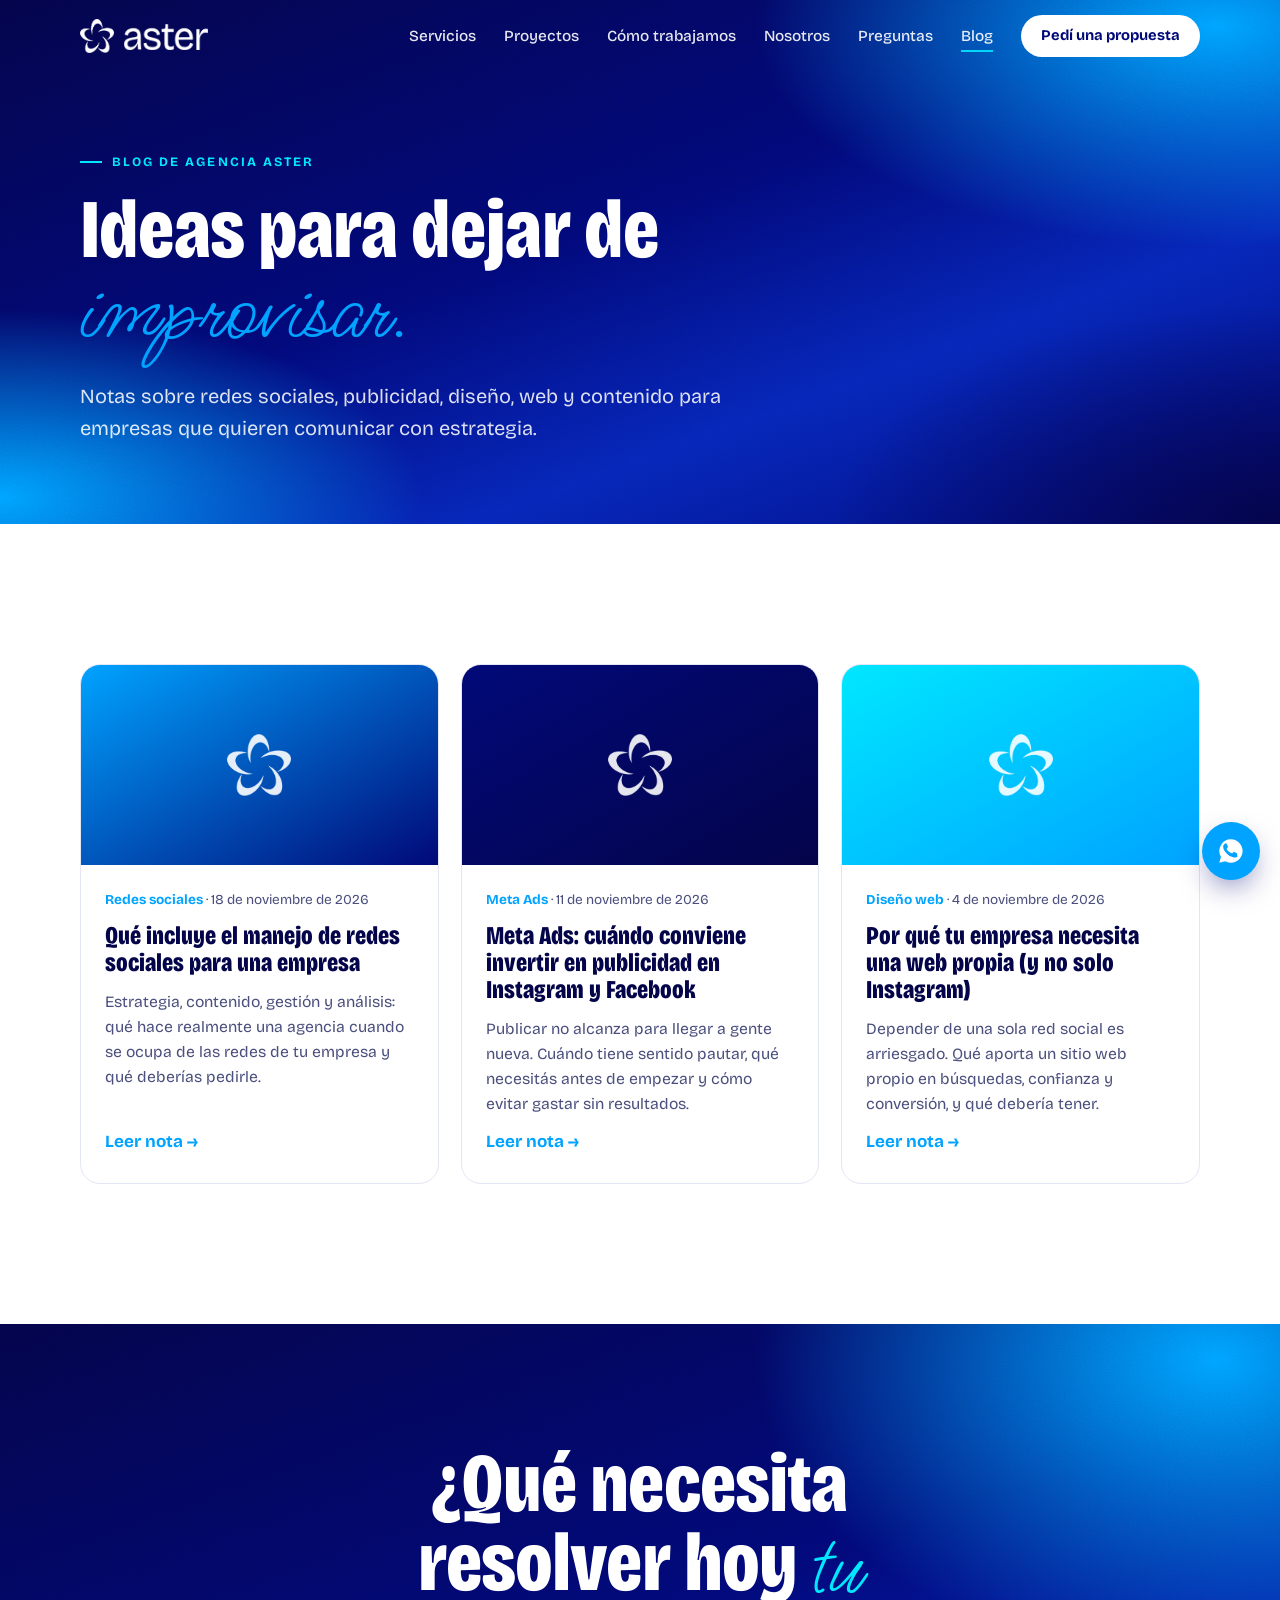
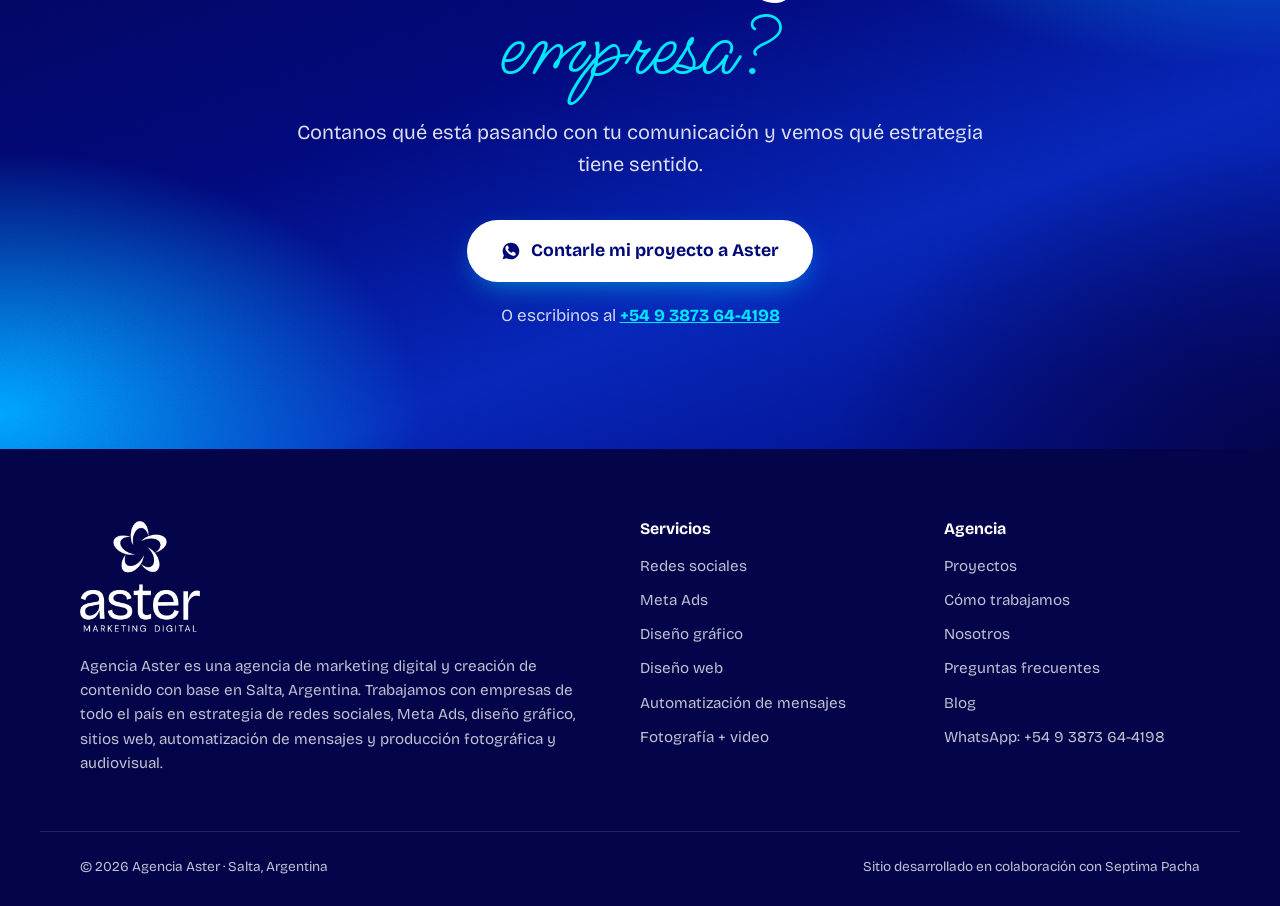
==== blog/index.html @ 7bbaad24 "Agregar blog con tres notas y WhatsApp de Aster Co-Authored-By: Claude Opus 5.5 <noreply@anthropic.c" ====
<!doctype html>
<html lang="es-AR">
<head>
  <meta charset="utf-8">
  <meta name="viewport" content="width=device-width, initial-scale=1">
  <title>Blog | Agencia Aster — Marketing digital y contenido</title>
  <meta name="description" content="Notas de Agencia Aster sobre redes sociales, Meta Ads, diseño, sitios web y producción de contenido para empresas.">
  <meta name="theme-color" content="#04044A">
  <link rel="icon" type="image/png" href="../assets/isotipo.png">
  <meta property="og:type" content="article">
  <meta property="og:title" content="Blog | Agencia Aster — Marketing digital y contenido">
  <meta property="og:description" content="Notas de Agencia Aster sobre redes sociales, Meta Ads, diseño, sitios web y producción de contenido para empresas.">
  <meta property="og:locale" content="es_AR">
  <link rel="preconnect" href="https://fonts.googleapis.com">
  <link rel="preconnect" href="https://fonts.gstatic.com" crossorigin>
  <link href="https://fonts.googleapis.com/css2?family=Bricolage+Grotesque:opsz,wdth,wght@12..96,75..100,300..800&family=Ms+Madi&display=swap" rel="stylesheet">
  <link rel="stylesheet" href="../styles.css">
</head>
<body>
  <a class="skip" href="#contenido">Saltar al contenido</a>

  <header class="header" id="top">
    <div class="container header__inner">
      <a href="../index.html" class="brand" aria-label="Agencia Aster, inicio">
        <img src="../assets/isotipo.png" alt="" class="brand__mark brand__mark--dark" width="36" height="35">
        <img src="../assets/isotipo-white.png" alt="" class="brand__mark brand__mark--light" width="36" height="35">
        <img src="../assets/wordmark.png" alt="Aster" class="brand__word brand__word--dark" width="92" height="27">
        <img src="../assets/wordmark-white.png" alt="Aster" class="brand__word brand__word--light" width="92" height="27">
      </a>
      <nav class="nav" id="nav" aria-label="Principal">
        <a href="../index.html#servicios">Servicios</a>
        <a href="../index.html#proyectos">Proyectos</a>
        <a href="../index.html#como-trabajamos">Cómo trabajamos</a>
        <a href="../index.html#nosotros">Nosotros</a>
        <a href="../index.html#preguntas">Preguntas</a>
        <a href="../blog/index.html" aria-current="page">Blog</a>
        <a href="#" class="btn btn--primary btn--sm nav__cta js-whatsapp">Pedí una propuesta</a>
      </nav>
      <button class="menu-toggle" aria-expanded="false" aria-controls="nav" aria-label="Abrir menú"><span></span><span></span></button>
    </div>
  </header>

  <main id="contenido">
    <section class="page-hero" aria-labelledby="page-title">
      <div class="hero__bg" aria-hidden="true"></div>
      <div class="container">
        <p class="eyebrow eyebrow--light">Blog de Agencia Aster</p>
        <h1 id="page-title" class="display display--md">Ideas para dejar de <span class="script">improvisar.</span></h1>
        <p class="hero__lead">Notas sobre redes sociales, publicidad, diseño, web y contenido para empresas que quieren comunicar con estrategia.</p>
      </div>
    </section>

    <section class="section">
      <div class="container">
        <!-- Para sumar una nota: duplicar una carpeta dentro de /blog y agregar su tarjeta acá -->
        <div class="posts">
          <article class="post-card reveal">
            <a href="que-incluye-el-manejo-de-redes-sociales/index.html" class="post-card__link">
              <div class="post-card__media ph ph--b" aria-hidden="true"><img src="../assets/isotipo-white.png" alt=""></div>
              <div class="post-card__body">
                <p class="post-card__meta"><span>Redes sociales</span> · <time datetime="2026-11-18">18 de noviembre de 2026</time></p>
                <h3>Qué incluye el manejo de redes sociales para una empresa</h3>
                <p>Estrategia, contenido, gestión y análisis: qué hace realmente una agencia cuando se ocupa de las redes de tu empresa y qué deberías pedirle.</p>
                <span class="post-card__more">Leer nota <span aria-hidden="true">→</span></span>
              </div>
            </a>
          </article>
          <article class="post-card reveal">
            <a href="meta-ads-cuando-conviene-invertir-en-publicidad/index.html" class="post-card__link">
              <div class="post-card__media ph ph--a" aria-hidden="true"><img src="../assets/isotipo-white.png" alt=""></div>
              <div class="post-card__body">
                <p class="post-card__meta"><span>Meta Ads</span> · <time datetime="2026-11-11">11 de noviembre de 2026</time></p>
                <h3>Meta Ads: cuándo conviene invertir en publicidad en Instagram y Facebook</h3>
                <p>Publicar no alcanza para llegar a gente nueva. Cuándo tiene sentido pautar, qué necesitás antes de empezar y cómo evitar gastar sin resultados.</p>
                <span class="post-card__more">Leer nota <span aria-hidden="true">→</span></span>
              </div>
            </a>
          </article>
          <article class="post-card reveal">
            <a href="por-que-tu-empresa-necesita-una-web-propia/index.html" class="post-card__link">
              <div class="post-card__media ph ph--c" aria-hidden="true"><img src="../assets/isotipo-white.png" alt=""></div>
              <div class="post-card__body">
                <p class="post-card__meta"><span>Diseño web</span> · <time datetime="2026-11-04">4 de noviembre de 2026</time></p>
                <h3>Por qué tu empresa necesita una web propia (y no solo Instagram)</h3>
                <p>Depender de una sola red social es arriesgado. Qué aporta un sitio web propio en búsquedas, confianza y conversión, y qué debería tener.</p>
                <span class="post-card__more">Leer nota <span aria-hidden="true">→</span></span>
              </div>
            </a>
          </article>
        </div>
      </div>
    </section>

    <section class="cta cta--compact" aria-labelledby="cta-title">
      <div class="hero__bg" aria-hidden="true"></div>
      <div class="container cta__inner">
        <h2 id="cta-title" class="display display--md">¿Qué necesita resolver hoy <span class="script">tu empresa?</span></h2>
        <p class="hero__lead">Contanos qué está pasando con tu comunicación y vemos qué estrategia tiene sentido.</p>
        <a href="#" class="btn btn--light btn--lg js-whatsapp"><svg width="20" height="20" viewBox="0 0 24 24" aria-hidden="true"><path fill="currentColor" d="M12 2a10 10 0 0 0-8.6 15.1L2 22l5-1.3A10 10 0 1 0 12 2Zm5.8 14.2c-.2.7-1.4 1.3-2 1.4-.5 0-1.2.1-3.8-.9-3.2-1.3-5.2-4.6-5.4-4.8-.2-.2-1.3-1.7-1.3-3.3s.8-2.3 1.1-2.7c.3-.3.6-.4.8-.4h.6c.2 0 .4 0 .6.5l.9 2.1c.1.2.1.4 0 .6l-.4.6-.4.5c-.1.1-.3.3-.1.6.2.3.8 1.3 1.7 2.1 1.2 1 2.2 1.4 2.5 1.5.3.2.5.1.6-.1l.9-1c.2-.3.4-.2.6-.1l2 1c.3.1.5.2.5.3.1.2.1.7-.1 1.3Z"/></svg> Contarle mi proyecto a Aster</a>
        <p class="cta__phone">O escribinos al <a href="#" class="js-whatsapp">+54 9 3873 64-4198</a></p>
      </div>
    </section>
  </main>

  <footer class="footer">
    <div class="container footer__inner">
      <div class="footer__about">
        <img src="../assets/logo-aster-white.png" alt="Aster Marketing Digital" width="140" height="130">
        <p>Agencia Aster es una agencia de marketing digital y creación de contenido con base en Salta, Argentina. Trabajamos con empresas de todo el país en estrategia de redes sociales, Meta Ads, diseño gráfico, sitios web, automatización de mensajes y producción fotográfica y audiovisual.</p>
      </div>
      <nav class="footer__nav" aria-label="Servicios">
        <h3>Servicios</h3>
        <a href="../index.html#redes-sociales">Redes sociales</a>
        <a href="../index.html#meta-ads">Meta Ads</a>
        <a href="../index.html#diseno-grafico">Diseño gráfico</a>
        <a href="../index.html#diseno-web">Diseño web</a>
        <a href="../index.html#automatizaciones">Automatización de mensajes</a>
        <a href="../index.html#fotografia-video">Fotografía + video</a>
      </nav>
      <nav class="footer__nav" aria-label="Agencia">
        <h3>Agencia</h3>
        <a href="../index.html#proyectos">Proyectos</a>
        <a href="../index.html#como-trabajamos">Cómo trabajamos</a>
        <a href="../index.html#nosotros">Nosotros</a>
        <a href="../index.html#preguntas">Preguntas frecuentes</a>
        <a href="../blog/index.html">Blog</a>
        <a href="#" class="js-whatsapp">WhatsApp: +54 9 3873 64-4198</a>
      </nav>
    </div>
    <div class="container footer__bottom">
      <p>© <span id="year">2026</span> Agencia Aster · Salta, Argentina</p>
      <p>Sitio desarrollado en colaboración con Septima Pacha</p>
    </div>
  </footer>

  <a href="#" class="wa-float js-whatsapp" aria-label="Escribinos por WhatsApp"><svg width="28" height="28" viewBox="0 0 24 24" aria-hidden="true"><path fill="currentColor" d="M12 2a10 10 0 0 0-8.6 15.1L2 22l5-1.3A10 10 0 1 0 12 2Zm5.8 14.2c-.2.7-1.4 1.3-2 1.4-.5 0-1.2.1-3.8-.9-3.2-1.3-5.2-4.6-5.4-4.8-.2-.2-1.3-1.7-1.3-3.3s.8-2.3 1.1-2.7c.3-.3.6-.4.8-.4h.6c.2 0 .4 0 .6.5l.9 2.1c.1.2.1.4 0 .6l-.4.6-.4.5c-.1.1-.3.3-.1.6.2.3.8 1.3 1.7 2.1 1.2 1 2.2 1.4 2.5 1.5.3.2.5.1.6-.1l.9-1c.2-.3.4-.2.6-.1l2 1c.3.1.5.2.5.3.1.2.1.7-.1 1.3Z"/></svg></a>
  <script src="../main.js" defer></script>
</body>
</html>
---- styles.css ----
/* ==========================================================
   Agencia Aster — estilos
   Paleta: blanco · cian · celeste · azul · azul noche
   Tipografías: Bricolage Grotesque (condensed 36 / regular) + Ms Madi
   ========================================================== */

:root {
  --white: #FFFFFF;
  --cyan: #00E7FF;
  --sky: #00A3FF;
  --blue: #010978;
  --night: #04044A;

  --ink: var(--night);
  --muted: #4A4F7D;
  --line: #E3E6F5;
  --surface: #F5F7FF;

  --font: "Bricolage Grotesque", system-ui, sans-serif;
  --script: "Ms Madi", cursive;

  --radius: 20px;
  --container: 1200px;
  --gutter: clamp(16px, 4vw, 40px);
  --header-h: 72px;
}

*, *::before, *::after { box-sizing: border-box; }
html { scroll-behavior: smooth; scroll-padding-top: var(--header-h); -webkit-text-size-adjust: 100%; }
body {
  margin: 0;
  font-family: var(--font);
  font-variation-settings: "wdth" 100, "opsz" 14;
  font-size: 17px;
  line-height: 1.6;
  color: var(--ink);
  background: var(--white);
  -webkit-font-smoothing: antialiased;
  overflow-x: hidden;
}
img { max-width: 100%; height: auto; display: block; }
a { color: inherit; }
h1, h2, h3 { margin: 0; line-height: 1.05; }
p { margin: 0; }
ul, ol { margin: 0; padding: 0; list-style: none; }

.container { width: 100%; max-width: var(--container); margin: 0 auto; padding: 0 var(--gutter); }

.skip { position: absolute; left: -999px; top: 8px; z-index: 100; background: var(--white); padding: 8px 14px; border-radius: 8px; }
.skip:focus { left: 8px; }
:focus-visible { outline: 3px solid var(--sky); outline-offset: 3px; border-radius: 6px; }

/* ---------- Tipografía ---------- */
.display, .h2 {
  font-weight: 800;
  font-variation-settings: "wdth" 75, "opsz" 36;
  letter-spacing: -0.01em;
}
.display { font-size: clamp(2.8rem, 8.2vw, 6.4rem); line-height: 0.95; }
.display--md { font-size: clamp(2.6rem, 7vw, 5.2rem); }
.h2 { font-size: clamp(2.3rem, 5.4vw, 4rem); line-height: 1; }
h3 { font-weight: 700; font-size: 1.3rem; font-variation-settings: "wdth" 100, "opsz" 24; }

.script {
  font-family: var(--script);
  font-weight: 400;
  font-variation-settings: normal;
  letter-spacing: 0;
  font-size: 1.12em;
  line-height: 0.8;
  color: var(--sky);
}
.hero .script, .cta .script, .ecosystem .script { color: var(--cyan); }

.eyebrow {
  display: inline-flex; align-items: center; gap: 10px;
  font-size: 0.8rem; font-weight: 700; letter-spacing: 0.16em; text-transform: uppercase;
  color: var(--sky);
  margin-bottom: 18px;
}
.eyebrow::before { content: ""; width: 22px; height: 2px; background: currentColor; }
.eyebrow--light { color: var(--cyan); }

/* ---------- Botones ---------- */
.btn {
  display: inline-flex; align-items: center; justify-content: center; gap: 10px;
  padding: 15px 26px; border-radius: 999px;
  font: inherit; font-weight: 700; font-size: 1rem; line-height: 1.2;
  text-decoration: none; border: 2px solid transparent; cursor: pointer;
  transition: transform .2s ease, background-color .2s ease, color .2s ease, box-shadow .2s ease;
}
.btn:hover { transform: translateY(-2px); }
.btn--primary { background: var(--blue); color: var(--white); }
.btn--primary:hover { background: var(--sky); }
.btn--light { background: var(--white); color: var(--blue); box-shadow: 0 10px 30px -10px rgba(0, 231, 255, .6); }
.btn--light:hover { background: var(--cyan); color: var(--night); }
.btn--ghost { color: var(--white); border-color: rgba(255,255,255,.5); }
.btn--ghost:hover { border-color: var(--white); background: rgba(255,255,255,.08); }
.btn--sm { padding: 10px 18px; font-size: .92rem; }
.btn--lg { padding: 18px 32px; font-size: 1.1rem; }

/* ---------- Header ---------- */
.header {
  position: fixed; inset: 0 0 auto 0; z-index: 50; height: var(--header-h);
  display: flex; align-items: center;
  transition: background-color .3s ease, box-shadow .3s ease;
  color: var(--white);
}
.header.is-scrolled { background: rgba(255,255,255,.94); backdrop-filter: blur(12px); box-shadow: 0 1px 0 var(--line); color: var(--ink); }
.header__inner { display: flex; align-items: center; justify-content: space-between; gap: 24px; }

.brand { display: flex; align-items: center; gap: 10px; text-decoration: none; }
.brand__mark { width: 34px; height: auto; }
.brand__word { width: 84px; height: auto; margin-top: 2px; }
.brand__mark--dark, .brand__word--dark { display: none; }
.header.is-scrolled .brand__mark--dark, .header.is-scrolled .brand__word--dark { display: block; }
.header.is-scrolled .brand__mark--light, .header.is-scrolled .brand__word--light { display: none; }

.nav { display: flex; align-items: center; gap: 28px; }
.nav a:not(.btn) { text-decoration: none; font-weight: 500; font-size: .96rem; opacity: .9; position: relative; }
.nav a:not(.btn)::after { content: ""; position: absolute; left: 0; right: 100%; bottom: -4px; height: 2px; background: var(--cyan); transition: right .25s ease; }
.nav a:not(.btn):hover::after { right: 0; }
.header:not(.is-scrolled) .nav__cta { background: var(--white); color: var(--blue); }
.header:not(.is-scrolled) .nav__cta:hover { background: var(--cyan); color: var(--night); }

.menu-toggle { display: none; width: 44px; height: 44px; border: 0; background: transparent; cursor: pointer; position: relative; color: inherit; }
.menu-toggle span { position: absolute; left: 10px; right: 10px; height: 2px; background: currentColor; transition: transform .25s ease, top .25s ease; }
.menu-toggle span:first-child { top: 17px; }
.menu-toggle span:last-child { top: 25px; }
.menu-toggle[aria-expanded="true"] span:first-child { top: 21px; transform: rotate(45deg); }
.menu-toggle[aria-expanded="true"] span:last-child { top: 21px; transform: rotate(-45deg); }

/* ---------- Fondo degradado de marca ---------- */
.hero__bg {
  position: absolute; inset: 0; z-index: -1; overflow: hidden;
  background:
    radial-gradient(60% 70% at 95% 5%, var(--sky) 0%, rgba(0,163,255,0) 60%),
    radial-gradient(55% 60% at 0% 95%, var(--sky) 0%, rgba(0,163,255,0) 60%),
    radial-gradient(50% 60% at 100% 100%, var(--night) 0%, rgba(4,4,74,0) 70%),
    linear-gradient(160deg, var(--night) 0%, var(--blue) 45%, #0626B8 70%, var(--blue) 100%);
}
.hero__bg::after { /* grano sutil como en la pieza de marca */
  content: ""; position: absolute; inset: 0; opacity: .18; mix-blend-mode: overlay;
  background-image: url("data:image/svg+xml,%3Csvg xmlns='http://www.w3.org/2000/svg' width='160' height='160'%3E%3Cfilter id='n'%3E%3CfeTurbulence type='fractalNoise' baseFrequency='.9' numOctaves='2' stitchTiles='stitch'/%3E%3C/filter%3E%3Crect width='100%25' height='100%25' filter='url(%23n)'/%3E%3C/svg%3E");
}

/* ---------- Hero ---------- */
.hero {
  position: relative; isolation: isolate; color: var(--white);
  min-height: 100svh; display: flex; align-items: center;
  padding: calc(var(--header-h) + 48px) 0 72px;
}
.hero__inner { max-width: 1100px; margin: 0 auto 0 0; margin-inline: auto; }
.hero h1 { max-width: 15ch; }
.hero__lead { max-width: 56ch; margin-top: 28px; font-size: clamp(1.05rem, 1.6vw, 1.25rem); color: rgba(255,255,255,.86); }
.hero__actions { display: flex; flex-wrap: wrap; gap: 14px; margin-top: 36px; }
.hero__geo { display: inline-flex; align-items: center; gap: 8px; margin-top: 40px; font-size: .95rem; color: var(--cyan); }

/* ---------- Confianza ---------- */
.trust { padding: 36px 0; border-bottom: 1px solid var(--line); }
.trust__label { text-align: center; font-size: .8rem; font-weight: 700; letter-spacing: .16em; text-transform: uppercase; color: var(--muted); margin-bottom: 22px; }
.marquee { display: flex; overflow: hidden; mask-image: linear-gradient(90deg, transparent, #000 10%, #000 90%, transparent); -webkit-mask-image: linear-gradient(90deg, transparent, #000 10%, #000 90%, transparent); }
.marquee__track { display: flex; flex-shrink: 0; gap: 64px; padding-right: 64px; animation: marquee 36s linear infinite; }
.marquee__track li {
  white-space: nowrap; font-weight: 800; font-size: 1.6rem; color: #B9BFDD;
  font-variation-settings: "wdth" 75, "opsz" 36; text-transform: uppercase;
}
@keyframes marquee { to { transform: translateX(-100%); } }

/* ---------- Secciones ---------- */
.section { padding: clamp(80px, 11vw, 140px) 0; }
.section__head { max-width: 760px; margin-bottom: clamp(40px, 6vw, 64px); }
.section__lead { margin-top: 18px; font-size: 1.1rem; color: var(--muted); max-width: 56ch; }

/* Dolores */
.pains__grid { display: grid; grid-template-columns: repeat(3, 1fr); gap: 18px; }
.pain {
  padding: 30px 28px; border-radius: var(--radius); background: var(--surface);
  border: 1px solid var(--line); transition: transform .25s ease, border-color .25s ease, background-color .25s ease;
}
.pain:hover { transform: translateY(-4px); border-color: var(--sky); background: var(--white); }
.pain__n { display: block; font-weight: 800; font-variation-settings: "wdth" 75, "opsz" 36; font-size: 1.1rem; color: var(--sky); margin-bottom: 14px; }
.pain p { font-size: 1.28rem; font-weight: 600; line-height: 1.3; }

/* Servicios */
.services { background: var(--surface); }
.services__grid { display: grid; grid-template-columns: repeat(3, 1fr); gap: 20px; }
.service {
  display: flex; flex-direction: column; gap: 14px;
  padding: 32px 28px; border-radius: var(--radius); background: var(--white); border: 1px solid var(--line);
  transition: transform .25s ease, box-shadow .25s ease;
}
.service:hover { transform: translateY(-4px); box-shadow: 0 24px 50px -24px rgba(1, 9, 120, .35); }
.service__icon {
  width: 52px; height: 52px; border-radius: 14px; display: grid; place-items: center;
  background: linear-gradient(135deg, var(--sky), var(--blue)); color: var(--white);
}
.service__icon svg { width: 26px; height: 26px; fill: none; stroke: currentColor; stroke-width: 1.7; stroke-linecap: round; stroke-linejoin: round; }
.service h3 { font-size: 1.45rem; margin-top: 6px; }
.service__pain { color: var(--muted); }
.service__offer { font-weight: 600; color: var(--blue); padding-top: 14px; border-top: 1px solid var(--line); }
.service__link { margin-top: auto; padding-top: 6px; font-weight: 700; text-decoration: none; color: var(--sky); }
.service__link span { display: inline-block; transition: transform .2s ease; }
.service__link:hover span { transform: translateX(4px); }

/* Ecosistema */
.ecosystem { position: relative; background: var(--night); color: var(--white); overflow: hidden; }
.ecosystem::before {
  content: ""; position: absolute; width: 700px; height: 700px; right: -200px; top: -250px; border-radius: 50%;
  background: radial-gradient(circle, rgba(0,163,255,.45), rgba(0,163,255,0) 65%);
}
.ecosystem__inner { position: relative; display: grid; grid-template-columns: 1fr 1fr; gap: clamp(40px, 6vw, 96px); align-items: center; }
.ecosystem__copy p:not(.eyebrow) { margin-top: 24px; color: rgba(255,255,255,.8); font-size: 1.12rem; max-width: 48ch; }
.flow { counter-reset: flow; display: grid; gap: 10px; }
.flow li {
  counter-increment: flow; position: relative;
  display: flex; align-items: center; gap: 18px;
  padding: 16px 22px; border-radius: 14px;
  background: rgba(255,255,255,.06); border: 1px solid rgba(255,255,255,.12);
  font-weight: 700; font-size: 1.15rem;
}
.flow li::before { content: "0" counter(flow); font-size: .85rem; color: var(--cyan); font-weight: 700; }
.flow li:not(:last-child)::after {
  content: ""; position: absolute; left: 34px; bottom: -11px; width: 2px; height: 10px; background: var(--sky);
}
.flow li:nth-child(1) { margin-left: 0; }
.flow li:nth-child(2) { margin-left: 4%; }
.flow li:nth-child(3) { margin-left: 8%; }
.flow li:nth-child(4) { margin-left: 12%; }
.flow li:nth-child(5) { margin-left: 16%; }
.flow li:nth-child(6) { margin-left: 20%; background: linear-gradient(90deg, var(--sky), var(--blue)); border-color: transparent; }
.flow li:nth-child(6)::before { color: var(--white); }

/* Proceso */
.steps { display: grid; grid-template-columns: repeat(5, 1fr); gap: 18px; position: relative; }
.steps::before { content: ""; position: absolute; top: 28px; left: 28px; right: 28px; height: 2px; background: linear-gradient(90deg, var(--cyan), var(--sky), var(--blue)); }
.step { position: relative; }
.step__n {
  display: grid; place-items: center; width: 56px; height: 56px; border-radius: 50%;
  background: var(--white); border: 2px solid var(--sky); color: var(--blue);
  font-weight: 800; font-size: 1.4rem; font-variation-settings: "wdth" 75, "opsz" 36; margin-bottom: 22px; position: relative;
}
.step:last-child .step__n { background: var(--blue); border-color: var(--blue); color: var(--white); }
.step h3 { font-size: 1.35rem; margin-bottom: 8px; }
.step p { color: var(--muted); font-size: .98rem; }

/* Proyectos */
.projects { background: var(--surface); }
.cases { display: grid; gap: 28px; }
.case {
  display: grid; grid-template-columns: 1.05fr 1fr; gap: clamp(24px, 4vw, 56px); align-items: center;
  padding: clamp(18px, 2.5vw, 28px); border-radius: calc(var(--radius) + 8px); background: var(--white); border: 1px solid var(--line);
}
.case:nth-child(even) .case__media { order: 2; }
.case__media { display: grid; grid-template-columns: 1.4fr 1fr; grid-template-rows: 1fr 1fr; gap: 12px; aspect-ratio: 4 / 3.2; }
.ph { border-radius: 14px; }
.ph:first-child { grid-row: span 2; }
.ph--a { background: linear-gradient(150deg, var(--blue), var(--night)); }
.ph--b { background: linear-gradient(150deg, var(--sky), var(--blue)); }
.ph--c { background: linear-gradient(150deg, var(--cyan), var(--sky)); }
.case__body { padding: 8px 8px 8px 0; }
.case__meta { font-size: .88rem; color: var(--muted); margin-bottom: 12px; }
.case__meta span { font-weight: 700; color: var(--sky); }
.case h3 { font-size: clamp(1.5rem, 2.6vw, 2.1rem); font-weight: 800; font-variation-settings: "wdth" 75, "opsz" 36; line-height: 1.05; }
.case__facts { margin: 24px 0; display: grid; gap: 14px; }
.case__facts div { display: grid; grid-template-columns: 130px 1fr; gap: 12px; padding-bottom: 14px; border-bottom: 1px solid var(--line); }
.case__facts dt { font-weight: 700; font-size: .9rem; color: var(--blue); }
.case__facts dd { margin: 0; color: var(--muted); }
.tags { display: flex; flex-wrap: wrap; gap: 8px; }
.tags li { padding: 6px 12px; border-radius: 999px; font-size: .82rem; font-weight: 600; background: rgba(0,163,255,.1); color: var(--blue); }

/* Equipo */
.team__grid { display: grid; grid-template-columns: repeat(4, 1fr); gap: 20px; }
.member__photo {
  aspect-ratio: 4 / 5; border-radius: var(--radius); margin-bottom: 16px; position: relative; overflow: hidden;
  background: linear-gradient(170deg, var(--surface), #DDE3FA);
}
.member__photo::after {
  content: ""; position: absolute; inset: 0; background: url("assets/isotipo.png") center / 30% no-repeat; opacity: .12;
}
.member h3 { font-size: 1.2rem; }
.member p { color: var(--sky); font-weight: 600; font-size: .95rem; }

/* Testimonios */
.testimonials { padding-top: 0; }
.quotes { display: grid; grid-template-columns: repeat(3, 1fr); gap: 20px; }
.quote { margin: 0; padding: 32px 28px; border-radius: var(--radius); border: 1px solid var(--line); display: flex; flex-direction: column; justify-content: space-between; gap: 28px; position: relative; }
.quote::before { content: "“"; position: absolute; top: 6px; right: 22px; font-family: var(--script); font-size: 5rem; line-height: 1; color: var(--cyan); }
.quote blockquote { margin: 0; font-size: 1.15rem; font-weight: 500; line-height: 1.45; }
.quote figcaption { font-size: .92rem; color: var(--muted); }
.quote figcaption strong { color: var(--ink); }

/* FAQ */
.faq { background: var(--surface); }
.faq__inner { display: grid; grid-template-columns: 1fr 1.6fr; gap: clamp(32px, 6vw, 80px); align-items: start; }
.faq .section__head { position: sticky; top: calc(var(--header-h) + 24px); }
.faq__list { display: grid; gap: 12px; }
.faq details { background: var(--white); border: 1px solid var(--line); border-radius: 16px; transition: border-color .2s ease; }
.faq details[open] { border-color: var(--sky); }
.faq summary {
  cursor: pointer; list-style: none; padding: 20px 56px 20px 24px; position: relative;
  font-weight: 700; font-size: 1.08rem;
}
.faq summary::-webkit-details-marker { display: none; }
.faq summary::after {
  content: "+"; position: absolute; right: 20px; top: 50%; transform: translateY(-50%);
  width: 28px; height: 28px; border-radius: 50%; display: grid; place-items: center;
  background: var(--surface); color: var(--blue); font-size: 1.2rem; transition: transform .25s ease, background-color .25s ease;
}
.faq details[open] summary::after { transform: translateY(-50%) rotate(45deg); background: var(--cyan); }
.faq details p { padding: 0 24px 22px; color: var(--muted); }

/* CTA final */
.cta { position: relative; isolation: isolate; color: var(--white); padding: clamp(96px, 13vw, 160px) 0; text-align: center; }
.cta__inner { display: flex; flex-direction: column; align-items: center; }
.cta__mark { width: 64px; margin-bottom: 28px; }
.cta h2 { max-width: 16ch; }
.cta .hero__lead { margin-inline: auto; margin-bottom: 40px; }

/* Footer */
.footer { background: var(--night); color: rgba(255,255,255,.75); padding: 72px 0 28px; font-size: .95rem; }
.footer__inner { display: grid; grid-template-columns: 2fr 1fr 1fr; gap: 48px; }
.footer__about img { width: 120px; margin-bottom: 22px; }
.footer__about p { max-width: 52ch; }
.footer__nav { display: flex; flex-direction: column; gap: 10px; }
.footer__nav h3 { color: var(--white); font-size: 1rem; margin-bottom: 6px; }
.footer__nav a { text-decoration: none; }
.footer__nav a:hover { color: var(--cyan); }
.footer__bottom { display: flex; flex-wrap: wrap; justify-content: space-between; gap: 12px; margin-top: 56px; padding-top: 24px; border-top: 1px solid rgba(255,255,255,.12); font-size: .85rem; }

/* WhatsApp flotante */
.wa-float {
  position: fixed; right: 20px; bottom: 20px; z-index: 60;
  width: 58px; height: 58px; border-radius: 50%; display: grid; place-items: center;
  background: var(--sky); color: var(--white); box-shadow: 0 12px 30px -8px rgba(1,9,120,.55);
  transition: transform .2s ease, background-color .2s ease;
}
.wa-float:hover { transform: scale(1.06); background: var(--blue); }

/* Animación de entrada */
.reveal { opacity: 0; transform: translateY(24px); transition: opacity .7s ease, transform .7s ease; }
.reveal.is-visible { opacity: 1; transform: none; }
.no-js .reveal { opacity: 1; transform: none; }

@media (prefers-reduced-motion: reduce) {
  html { scroll-behavior: auto; }
  .reveal { opacity: 1; transform: none; transition: none; }
  .marquee__track { animation: none; }
}

/* ---------- Blog ---------- */
.section__head--row { max-width: none; display: flex; flex-wrap: wrap; align-items: flex-end; justify-content: space-between; gap: 24px; }
.posts { display: grid; grid-template-columns: repeat(3, 1fr); gap: 22px; }
.posts--two { grid-template-columns: repeat(2, 1fr); }
.post-card { border-radius: var(--radius); background: var(--white); border: 1px solid var(--line); overflow: hidden; transition: transform .25s ease, box-shadow .25s ease; }
.post-card:hover { transform: translateY(-4px); box-shadow: 0 24px 50px -24px rgba(1, 9, 120, .35); }
.post-card__link { display: flex; flex-direction: column; height: 100%; text-decoration: none; }
.post-card__media { aspect-ratio: 16 / 9; border-radius: 0; display: grid; place-items: center; }
.post-card__media img { width: 64px; opacity: .9; }
.post-card__body { display: flex; flex-direction: column; gap: 12px; padding: 24px 24px 28px; flex: 1; }
.post-card__meta { font-size: .85rem; color: var(--muted); }
.post-card__meta span { color: var(--sky); font-weight: 700; }
.post-card h3 { font-size: 1.6rem; font-weight: 800; font-variation-settings: "wdth" 75, "opsz" 36; line-height: 1.05; }
.post-card__body > p:not(.post-card__meta) { color: var(--muted); font-size: .98rem; }
.post-card__more { margin-top: auto; font-weight: 700; color: var(--sky); }
.blog-teaser { padding-top: 0; }

.page-hero { position: relative; isolation: isolate; color: var(--white); padding: calc(var(--header-h) + 72px) 0 80px; }
.page-hero h1 { max-width: 18ch; }
.page-hero--post { padding-bottom: 64px; }
.container--narrow { max-width: 820px; }
.display--post { font-size: clamp(2.4rem, 5.6vw, 4.2rem); line-height: 1; max-width: none !important; }
.back-link { display: inline-block; margin-bottom: 28px; text-decoration: none; font-weight: 600; color: var(--cyan); }
.back-link:hover { text-decoration: underline; }
.post-meta { font-size: .92rem; color: rgba(255,255,255,.8); margin-bottom: 18px; }
.post-meta span { color: var(--cyan); font-weight: 700; }

.prose { padding-top: clamp(48px, 7vw, 80px); padding-bottom: 24px; font-size: 1.12rem; line-height: 1.75; }
.prose > * + * { margin-top: 1.1em; }
.prose .lead { font-size: 1.3rem; line-height: 1.6; font-weight: 500; color: var(--blue); }
.prose h2 { margin-top: 2em; font-size: clamp(1.8rem, 3.4vw, 2.4rem); font-weight: 800; font-variation-settings: "wdth" 75, "opsz" 36; line-height: 1.05; }
.prose ul, .prose ol { padding-left: 1.3em; }
.prose ul { list-style: none; padding-left: 0; }
.prose ul li { position: relative; padding-left: 26px; }
.prose ul li::before { content: ""; position: absolute; left: 4px; top: .7em; width: 8px; height: 8px; border-radius: 50%; background: var(--sky); }
.prose ol { list-style: decimal; }
.prose ol li::marker { color: var(--sky); font-weight: 700; }
.prose li + li { margin-top: .5em; }
.prose strong { color: var(--blue); }
.post-cta { margin-top: 3em !important; padding: 28px; border-radius: var(--radius); background: var(--surface); border: 1px solid var(--line); display: flex; flex-wrap: wrap; align-items: center; justify-content: space-between; gap: 18px; }
.post-cta p { flex: 1 1 320px; font-size: 1.05rem; }
.related { background: var(--surface); margin-top: clamp(48px, 7vw, 80px); }
.h2--sm { font-size: clamp(2rem, 4vw, 3rem); margin-bottom: 36px; }
.cta--compact { padding: clamp(80px, 10vw, 120px) 0; }
.cta__phone { margin-top: 20px; color: rgba(255,255,255,.8); }
.cta__phone a { color: var(--cyan); font-weight: 700; }
.nav a[aria-current="page"]::after { right: 0; }

@media (max-width: 1080px) { .posts { grid-template-columns: repeat(2, 1fr); } }
@media (max-width: 700px) { .posts, .posts--two { grid-template-columns: 1fr; } }

/* ---------- Responsive ---------- */
@media (max-width: 1080px) {
  .services__grid, .pains__grid, .quotes { grid-template-columns: repeat(2, 1fr); }
  .team__grid { grid-template-columns: repeat(2, 1fr); }
  .steps { grid-template-columns: 1fr; gap: 0; }
  .steps::before { top: 28px; bottom: 28px; left: 27px; right: auto; width: 2px; height: auto; background: linear-gradient(180deg, var(--cyan), var(--sky), var(--blue)); }
  .step { display: grid; grid-template-columns: 56px 1fr; column-gap: 22px; padding-bottom: 28px; }
  .step__n { grid-row: span 2; margin-bottom: 0; }
  .step h3 { align-self: end; margin-top: 4px; }
}

@media (max-width: 900px) {
  .menu-toggle { display: block; }
  .nav {
    position: fixed; inset: var(--header-h) 0 auto 0; flex-direction: column; align-items: stretch; gap: 0;
    background: var(--white); color: var(--ink); padding: 8px var(--gutter) 24px;
    box-shadow: 0 20px 30px -20px rgba(4,4,74,.3);
    transform: translateY(-12px); opacity: 0; visibility: hidden; transition: all .25s ease;
  }
  .nav.is-open { transform: none; opacity: 1; visibility: visible; }
  .nav a:not(.btn) { padding: 14px 0; border-bottom: 1px solid var(--line); font-size: 1.05rem; }
  .nav a:not(.btn)::after { display: none; }
  .nav .nav__cta, .header:not(.is-scrolled) .nav .nav__cta { margin-top: 18px; background: var(--blue); color: var(--white); padding: 14px; }
  .header.menu-open { background: var(--white); color: var(--ink); }
  .header.menu-open .brand__mark--dark, .header.menu-open .brand__word--dark { display: block; }
  .header.menu-open .brand__mark--light, .header.menu-open .brand__word--light { display: none; }

  .ecosystem__inner, .case, .faq__inner { grid-template-columns: 1fr; }
  .case:nth-child(even) .case__media { order: 0; }
  .faq .section__head { position: static; }
  .footer__inner { grid-template-columns: 1fr 1fr; }
  .footer__about { grid-column: 1 / -1; }
}

@media (max-width: 600px) {
  body { font-size: 16px; }
  .services__grid, .pains__grid, .quotes { grid-template-columns: 1fr; }
  .hero__actions .btn { width: 100%; }
  .flow li { margin-left: 0 !important; }
  .case__facts div { grid-template-columns: 1fr; gap: 4px; }
  .footer__inner { grid-template-columns: 1fr; }
  .marquee__track li { font-size: 1.3rem; }
}
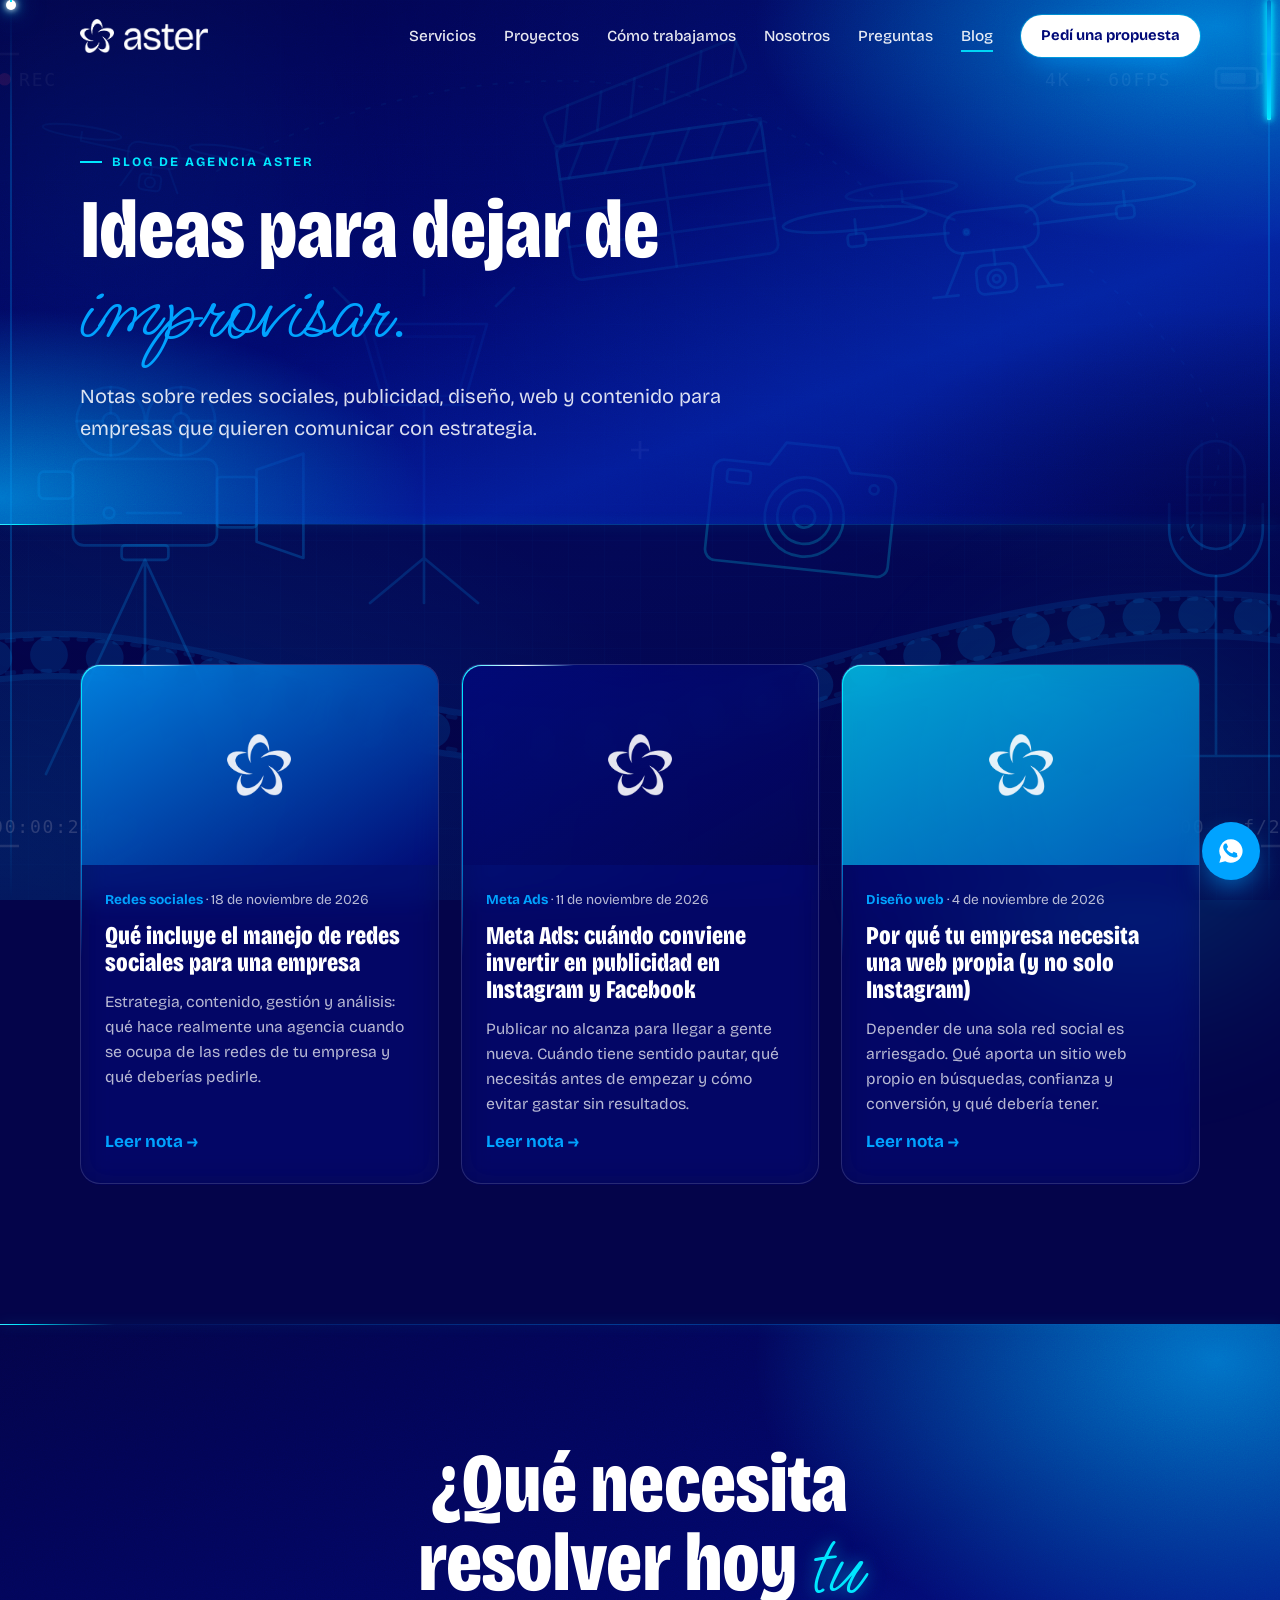
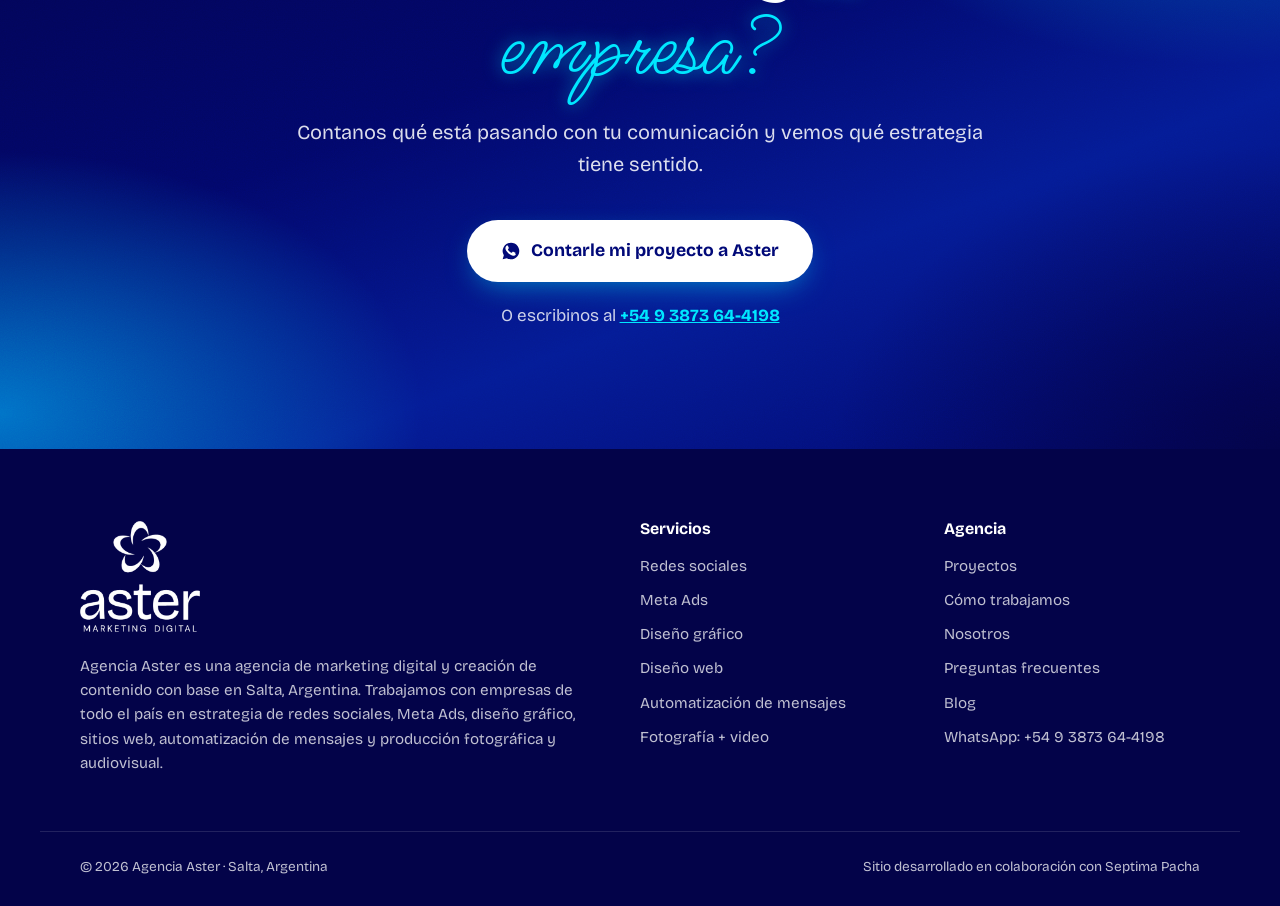
==== commit 3bc936fc: "Tema producción: fondo fijo con dron y equipo de grabación, recuadros transparentes, luces LED y ani" ====
--- a/blog/index.html
+++ b/blog/index.html
@@ -15,6 +15,7 @@
   <link rel="preconnect" href="https://fonts.gstatic.com" crossorigin>
   <link href="https://fonts.googleapis.com/css2?family=Bricolage+Grotesque:opsz,wdth,wght@12..96,75..100,300..800&family=Ms+Madi&display=swap" rel="stylesheet">
   <link rel="stylesheet" href="../styles.css">
+  <link rel="stylesheet" href="../theme-produccion.css">
 </head>
 <body>
   <a class="skip" href="#contenido">Saltar al contenido</a>
@@ -135,5 +136,6 @@
 
   <a href="#" class="wa-float js-whatsapp" aria-label="Escribinos por WhatsApp"><svg width="28" height="28" viewBox="0 0 24 24" aria-hidden="true"><path fill="currentColor" d="M12 2a10 10 0 0 0-8.6 15.1L2 22l5-1.3A10 10 0 1 0 12 2Zm5.8 14.2c-.2.7-1.4 1.3-2 1.4-.5 0-1.2.1-3.8-.9-3.2-1.3-5.2-4.6-5.4-4.8-.2-.2-1.3-1.7-1.3-3.3s.8-2.3 1.1-2.7c.3-.3.6-.4.8-.4h.6c.2 0 .4 0 .6.5l.9 2.1c.1.2.1.4 0 .6l-.4.6-.4.5c-.1.1-.3.3-.1.6.2.3.8 1.3 1.7 2.1 1.2 1 2.2 1.4 2.5 1.5.3.2.5.1.6-.1l.9-1c.2-.3.4-.2.6-.1l2 1c.3.1.5.2.5.3.1.2.1.7-.1 1.3Z"/></svg></a>
   <script src="../main.js" defer></script>
+  <script src="../fx.js" defer></script>
 </body>
 </html>
--- a/theme-produccion.css
+++ b/theme-produccion.css
@@ -0,0 +1,214 @@
+/* ==========================================================
+   Agencia Aster — Tema "Producción"
+   Fondo fijo con dron y equipo de grabación, recuadros
+   transparentes (vidrio) y luces LED animadas.
+   Se carga después de styles.css. Para volver al tema claro,
+   quitar este archivo y fx.js de los HTML.
+   ========================================================== */
+
+@property --led { syntax: "<angle>"; inherits: false; initial-value: 0deg; }
+
+:root {
+  --ink: #FFFFFF;
+  --muted: rgba(255, 255, 255, .72);
+  --line: rgba(255, 255, 255, .14);
+  --surface: rgba(255, 255, 255, .06);
+  --glass: rgba(10, 18, 110, .28);
+  --glass-strong: rgba(6, 10, 80, .55);
+  --glow: 0 0 6px var(--cyan), 0 0 18px rgba(0, 231, 255, .55);
+}
+
+body { background: var(--night); color: var(--ink); }
+
+/* ---------- Fondo fijo (equivalente a background-attachment: fixed, compatible con iOS) ---------- */
+.scene {
+  position: fixed; inset: 0; z-index: -2; pointer-events: none;
+  background: var(--night) url("assets/bg-produccion.svg") center / cover no-repeat;
+}
+.scene::after { /* velo para que el texto siempre se lea */
+  content: ""; position: absolute; inset: 0;
+  background: radial-gradient(120% 80% at 50% 40%, rgba(4,4,74,.15), rgba(4,4,74,.55));
+}
+.scene__orb {
+  position: absolute; width: 46vmax; height: 46vmax; border-radius: 50%; filter: blur(60px); opacity: .35;
+  background: radial-gradient(circle, var(--sky), transparent 65%);
+  animation: orb 22s ease-in-out infinite alternate;
+}
+.scene__orb--2 { right: -12vmax; bottom: -16vmax; background: radial-gradient(circle, var(--cyan), transparent 65%); opacity: .2; animation-duration: 28s; animation-direction: alternate-reverse; }
+.scene__orb--1 { left: -14vmax; top: -10vmax; }
+@keyframes orb { to { transform: translate(18vw, 22vh) scale(1.15); } }
+
+/* ---------- Secciones transparentes ---------- */
+.section, .services, .projects, .faq, .related, .trust, .ecosystem { background: transparent; position: relative; }
+.trust { border-bottom: 0; }
+.ecosystem::before { opacity: .6; }
+.hero__bg { opacity: .55; }
+.cta .hero__bg, .page-hero .hero__bg { opacity: .7; }
+.footer { background: rgba(4, 4, 74, .82); backdrop-filter: blur(10px); -webkit-backdrop-filter: blur(10px); position: relative; }
+
+/* ---------- Recuadros de vidrio transparentes ---------- */
+.pain, .service, .case, .quote, .post-card, .faq details, .post-cta, .flow li, .member__photo {
+  background: var(--glass);
+  border: 1px solid var(--line);
+  backdrop-filter: blur(14px) saturate(140%);
+  -webkit-backdrop-filter: blur(14px) saturate(140%);
+}
+.pain:hover, .service:hover, .post-card:hover, .quote:hover { background-color: rgba(20, 40, 160, .35); border-color: rgba(0, 231, 255, .4); }
+.service:hover, .post-card:hover { box-shadow: 0 0 0 1px rgba(0,231,255,.15), 0 24px 60px -20px rgba(0, 163, 255, .55); }
+.faq details[open] { border-color: rgba(0, 231, 255, .55); }
+.faq summary::after { background: rgba(255,255,255,.1); color: var(--white); }
+.faq details[open] summary::after { color: var(--night); }
+
+/* Textos que eran azul oscuro sobre blanco */
+.service__offer, .case__facts dt, .prose strong, .prose .lead { color: var(--cyan); }
+.tags li { background: rgba(0, 231, 255, .12); color: var(--white); border: 1px solid rgba(0,231,255,.25); }
+.marquee__track li { color: rgba(255, 255, 255, .38); }
+.step__n { background: rgba(4, 4, 74, .8); color: var(--white); border-color: var(--cyan); box-shadow: var(--glow); }
+.step:last-child .step__n { background: var(--sky); border-color: var(--cyan); }
+.member__photo { background: var(--glass); }
+.member__photo::after { background-image: url("assets/isotipo-white.png"); opacity: .18; }
+.ph--a { background: linear-gradient(150deg, rgba(1,9,120,.85), rgba(4,4,74,.6)); }
+.ph--b { background: linear-gradient(150deg, rgba(0,163,255,.75), rgba(1,9,120,.6)); }
+.ph--c { background: linear-gradient(150deg, rgba(0,231,255,.7), rgba(0,163,255,.5)); }
+
+/* Botones */
+.btn--primary { background: linear-gradient(90deg, var(--sky), #1268FF); color: var(--white); box-shadow: 0 0 0 1px rgba(0,231,255,.35), 0 10px 30px -10px rgba(0,163,255,.8); }
+.btn--primary:hover { background: var(--cyan); color: var(--night); }
+.btn--light, .btn--primary { position: relative; overflow: hidden; }
+.btn--light::after, .btn--primary::after { /* destello que recorre el botón */
+  content: ""; position: absolute; top: 0; bottom: 0; width: 40%; left: -60%;
+  background: linear-gradient(100deg, transparent, rgba(255,255,255,.6), transparent);
+  transform: skewX(-20deg); animation: shine 4.5s ease-in-out infinite;
+}
+@keyframes shine { 0%, 60% { left: -60%; } 100% { left: 130%; } }
+
+/* Header siempre oscuro */
+.header.is-scrolled, .header.menu-open { background: rgba(4, 4, 74, .72); color: var(--white); box-shadow: 0 1px 0 rgba(0,231,255,.25); backdrop-filter: blur(14px); -webkit-backdrop-filter: blur(14px); }
+.header.is-scrolled .brand__mark--dark, .header.is-scrolled .brand__word--dark,
+.header.menu-open .brand__mark--dark, .header.menu-open .brand__word--dark { display: none; }
+.header.is-scrolled .brand__mark--light, .header.is-scrolled .brand__word--light,
+.header.menu-open .brand__mark--light, .header.menu-open .brand__word--light { display: block; }
+.header.is-scrolled .nav__cta { background: var(--white); color: var(--blue); }
+@media (max-width: 900px) {
+  .nav { background: rgba(4, 4, 74, .94); color: var(--white); backdrop-filter: blur(14px); -webkit-backdrop-filter: blur(14px); }
+}
+
+/* ---------- LED: borde de luz que recorre cada recuadro ---------- */
+.pain, .service, .case, .quote, .post-card, .faq details, .post-cta { position: relative; }
+.pain::before, .service::before, .case::before, .quote::after, .post-card::before, .faq details::before, .post-cta::before {
+  content: ""; position: absolute; inset: -1px; border-radius: inherit; padding: 1.5px; pointer-events: none; z-index: 1;
+  background: conic-gradient(from var(--led), transparent 0 72%, rgba(0,163,255,.6) 82%, var(--cyan) 90%, #FFFFFF 93%, transparent 96%);
+  -webkit-mask: linear-gradient(#000 0 0) content-box, linear-gradient(#000 0 0);
+  -webkit-mask-composite: xor; mask-composite: exclude;
+  filter: drop-shadow(0 0 4px var(--cyan));
+  animation: led-spin 6s linear infinite;
+}
+.pain:nth-child(2n)::before, .service:nth-child(2n)::before, .post-card:nth-child(2n)::before { animation-delay: -2s; }
+.pain:nth-child(3n)::before, .service:nth-child(3n)::before, .post-card:nth-child(3n)::before { animation-delay: -4s; }
+.faq details:nth-child(2n)::before { animation-delay: -3s; }
+@keyframes led-spin { to { --led: 360deg; } }
+
+/* Luz que sigue al cursor dentro de cada recuadro */
+.pain, .service, .post-card, .quote { background-image: radial-gradient(260px circle at var(--mx, -300px) var(--my, -300px), rgba(0, 231, 255, .16), transparent 60%); }
+
+/* ---------- LED: línea de luz que cruza cada sección ---------- */
+.section::after, .trust::after, .cta::after {
+  content: ""; position: absolute; left: 0; right: 0; top: 0; height: 1px; pointer-events: none;
+  background:
+    linear-gradient(90deg, transparent, var(--cyan), #FFFFFF, var(--cyan), transparent) -30% 0 / 30% 100% no-repeat,
+    linear-gradient(90deg, transparent, rgba(0,163,255,.35), transparent);
+  box-shadow: 0 0 12px rgba(0, 231, 255, .45);
+  animation: led-sweep 7s linear infinite;
+}
+.section:nth-of-type(2n)::after { animation-direction: reverse; animation-duration: 9s; }
+@keyframes led-sweep { from { background-position: -30% 0, 0 0; } to { background-position: 130% 0, 0 0; } }
+
+/* ---------- LED: rieles laterales y barra de progreso ---------- */
+.led-rail {
+  position: fixed; top: 0; bottom: 0; width: 2px; z-index: 40; pointer-events: none;
+  background: linear-gradient(180deg, transparent, rgba(0,163,255,.25) 15%, rgba(0,163,255,.25) 85%, transparent);
+}
+.led-rail--l { left: 10px; }
+.led-rail--r { right: 10px; }
+.led-rail--r::before, .led-rail--r::after {
+  content: ""; position: absolute; left: -1px; width: 4px; height: 120px; border-radius: 4px;
+  background: linear-gradient(180deg, transparent, var(--cyan), #FFFFFF);
+  box-shadow: var(--glow); animation: rail-run 5s linear infinite;
+}
+.led-rail--r::after { animation-delay: -2.5s; background: linear-gradient(180deg, transparent, var(--sky), var(--cyan)); }
+@keyframes rail-run { from { top: -140px; } to { top: 100%; } }
+.led-rail__runner { /* luz que baja según el scroll */
+  position: absolute; left: -4px; width: 10px; height: 10px; border-radius: 50%;
+  top: calc(var(--p, 0) * (100% - 10px));
+  background: #FFFFFF; box-shadow: 0 0 6px #fff, 0 0 14px var(--cyan), 0 0 30px var(--sky);
+}
+.led-rail__runner::before { /* estela */
+  content: ""; position: absolute; left: 4px; bottom: 8px; width: 2px; height: 90px;
+  background: linear-gradient(0deg, var(--cyan), transparent);
+}
+.scroll-led {
+  position: fixed; left: 0; top: 0; height: 3px; width: 100%; z-index: 70; pointer-events: none;
+  transform-origin: 0 50%; transform: scaleX(var(--p, 0));
+  background: linear-gradient(90deg, var(--sky), var(--cyan), #FFFFFF);
+  box-shadow: 0 0 8px var(--cyan), 0 0 20px rgba(0,231,255,.6);
+}
+
+/* ---------- Hero: dron animado y animaciones de entrada ---------- */
+.hero { overflow: hidden; }
+.hero-drone {
+  position: absolute; right: max(2vw, calc((100vw - 1200px) / 2 - 40px)); top: 22%;
+  width: min(31vw, 440px); z-index: 0; pointer-events: none;
+  animation: drone-float 6s ease-in-out infinite;
+  filter: drop-shadow(0 0 18px rgba(0, 231, 255, .45));
+}
+.hero-drone .prop { transform-box: fill-box; transform-origin: center; animation: prop-spin .18s linear infinite; }
+.hero-drone .prop:nth-of-type(2n) { animation-direction: reverse; }
+.hero-drone .beam { transform-box: fill-box; transform-origin: 50% 0; animation: beam 3s ease-in-out infinite; }
+.hero-drone .led-dot { animation: blink 1.2s steps(2, jump-none) infinite; }
+.hero-drone .led-dot:nth-of-type(2n) { animation-delay: .6s; }
+@keyframes drone-float {
+  0%, 100% { transform: translate(0, 0) rotate(-3deg); }
+  50% { transform: translate(-18px, -26px) rotate(2deg); }
+}
+@keyframes prop-spin { 0% { transform: scaleX(1); } 50% { transform: scaleX(.15); } 100% { transform: scaleX(1); } }
+@keyframes beam { 0%, 100% { opacity: .25; transform: scaleY(.9); } 50% { opacity: .55; transform: scaleY(1.05); } }
+@keyframes blink { 0% { opacity: 1; } 100% { opacity: .15; } }
+.hero__inner { position: relative; z-index: 1; }
+@media (min-width: 901px) { .hero h1 { max-width: 13ch; font-size: clamp(2.8rem, 5.6vw, 5.3rem); } }
+
+.rec {
+  display: inline-flex; align-items: center; gap: 8px; margin-left: 14px; padding: 4px 10px; border-radius: 999px;
+  font-family: ui-monospace, Menlo, Consolas, monospace; font-size: .72rem; letter-spacing: .12em; color: var(--white);
+  border: 1px solid rgba(255,255,255,.25); background: rgba(4,4,74,.4); vertical-align: middle;
+}
+.rec::before { content: ""; width: 8px; height: 8px; border-radius: 50%; background: #FF3B5C; box-shadow: 0 0 8px #FF3B5C; animation: blink 1s steps(2, jump-none) infinite; }
+
+.hero__inner > *, .page-hero .container > * { animation: rise .9s cubic-bezier(.2,.7,.2,1) both; }
+.hero__inner > :nth-child(2), .page-hero .container > :nth-child(2) { animation-delay: .12s; }
+.hero__inner > :nth-child(3), .page-hero .container > :nth-child(3) { animation-delay: .24s; }
+.hero__inner > :nth-child(4), .page-hero .container > :nth-child(4) { animation-delay: .36s; }
+.hero__inner > :nth-child(5) { animation-delay: .48s; }
+@keyframes rise { from { opacity: 0; transform: translateY(28px); filter: blur(6px); } to { opacity: 1; transform: none; filter: none; } }
+
+.hero .script, .cta .script { text-shadow: 0 0 18px rgba(0, 231, 255, .6); }
+.display .script { animation: neon 4s ease-in-out infinite; }
+@keyframes neon { 0%, 100% { text-shadow: 0 0 10px rgba(0,231,255,.45); } 50% { text-shadow: 0 0 22px rgba(0,231,255,.9), 0 0 40px rgba(0,163,255,.5); } }
+
+/* Entrada de recuadros con un poco más de movimiento */
+.reveal { transform: translateY(34px) scale(.97); }
+.reveal.is-visible { transform: none; }
+
+/* Botón de WhatsApp con pulso LED */
+.wa-float { box-shadow: 0 0 0 0 rgba(0,231,255,.6), 0 12px 30px -8px rgba(0,163,255,.8); animation: wa-pulse 2.4s ease-out infinite; }
+@keyframes wa-pulse { 0% { box-shadow: 0 0 0 0 rgba(0,231,255,.55), 0 12px 30px -8px rgba(0,163,255,.8); } 100% { box-shadow: 0 0 0 22px rgba(0,231,255,0), 0 12px 30px -8px rgba(0,163,255,.8); } }
+
+@media (max-width: 900px) {
+  .hero-drone { width: 70vw; right: -16vw; top: auto; bottom: 6%; opacity: .35; }
+  .led-rail { display: none; }
+}
+@media (max-width: 600px) { .rec { display: none; } }
+
+@media (prefers-reduced-motion: reduce) {
+  *, *::before, *::after { animation: none !important; }
+  .scroll-led, .led-rail__runner { display: none; }
+}
